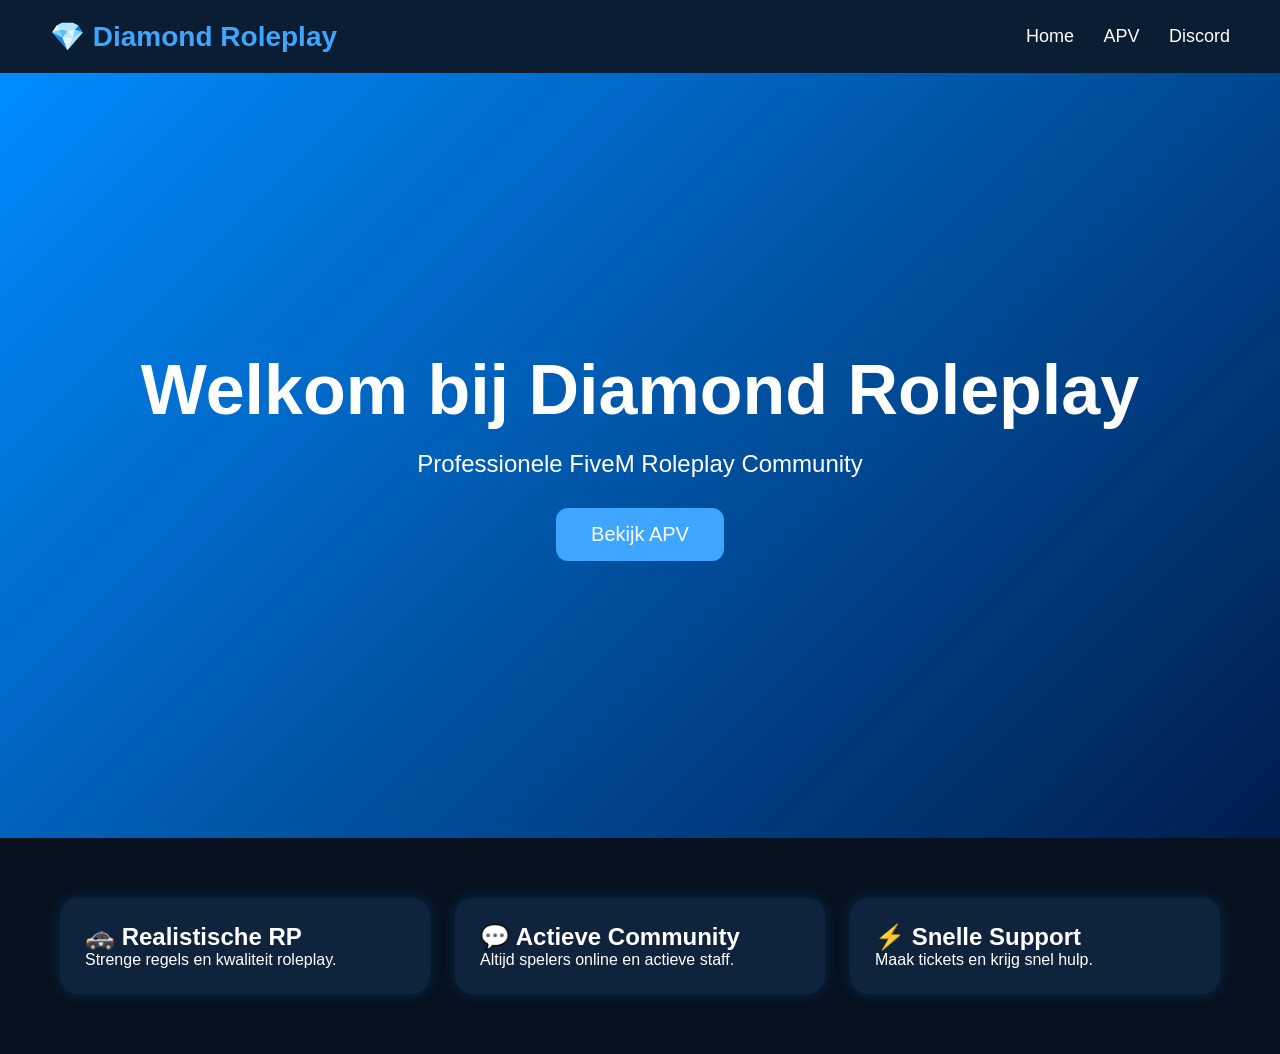
==== index.html @ f0bfbb8f "Add files via upload" ====
<!DOCTYPE html>
<html lang="nl">
<head>
<meta charset="UTF-8">
<meta name="viewport" content="width=device-width, initial-scale=1.0">
<title>Diamond Roleplay</title>
<link rel="stylesheet" href="style.css">
</head>
<body>

<nav>
<div class="logo">💎 Diamond Roleplay</div>
<div class="links">
<a href="index.html">Home</a>
<a href="apv.html">APV</a>
<a href="discord.html">Discord</a>
</div>
</nav>

<header class="hero">
<h1>Welkom bij Diamond Roleplay</h1>
<p>Professionele FiveM Roleplay Community</p>
<a class="btn" href="apv.html">Bekijk APV</a>
</header>

<section class="cards">
<div class="card">
<h2>🚓 Realistische RP</h2>
<p>Strenge regels en kwaliteit roleplay.</p>
</div>

<div class="card">
<h2>💬 Actieve Community</h2>
<p>Altijd spelers online en actieve staff.</p>
</div>

<div class="card">
<h2>⚡ Snelle Support</h2>
<p>Maak tickets en krijg snel hulp.</p>
</div>
</section>

<script src="script.js"></script>
</body>
</html>
---- style.css ----
*{
margin:0;
padding:0;
box-sizing:border-box;
font-family:Arial,sans-serif;
}

body{
background:#07111f;
color:white;
}

nav{
display:flex;
justify-content:space-between;
align-items:center;
padding:20px 50px;
background:#0b1d33;
position:sticky;
top:0;
}

.logo{
font-size:28px;
font-weight:bold;
color:#3ea6ff;
}

.links a{
color:white;
text-decoration:none;
margin-left:25px;
font-size:18px;
transition:0.2s;
}

.links a:hover{
color:#3ea6ff;
}

.hero{
height:85vh;
display:flex;
flex-direction:column;
justify-content:center;
align-items:center;
text-align:center;
background:linear-gradient(135deg,#008cff,#001d4d);
}

.hero h1{
font-size:70px;
margin-bottom:20px;
}

.hero p{
font-size:24px;
margin-bottom:30px;
}

.btn{
background:#3ea6ff;
padding:15px 35px;
border-radius:12px;
text-decoration:none;
color:white;
font-size:20px;
}

.cards{
display:grid;
grid-template-columns:repeat(auto-fit,minmax(250px,1fr));
gap:25px;
padding:60px;
}

.card,.rule-card{
background:#10233d;
padding:25px;
border-radius:18px;
box-shadow:0 0 15px rgba(0,140,255,0.2);
transition:0.2s;
}

.card:hover,.rule-card:hover{
transform:translateY(-5px);
}

.container{
padding:50px;
max-width:1200px;
margin:auto;
}

.title{
font-size:50px;
margin-bottom:40px;
text-align:center;
color:#3ea6ff;
}

.rule-card{
margin-bottom:25px;
}

.rule-card h2{
margin-bottom:15px;
color:#3ea6ff;
}

.rule-card p{
margin-bottom:8px;
font-size:18px;
}
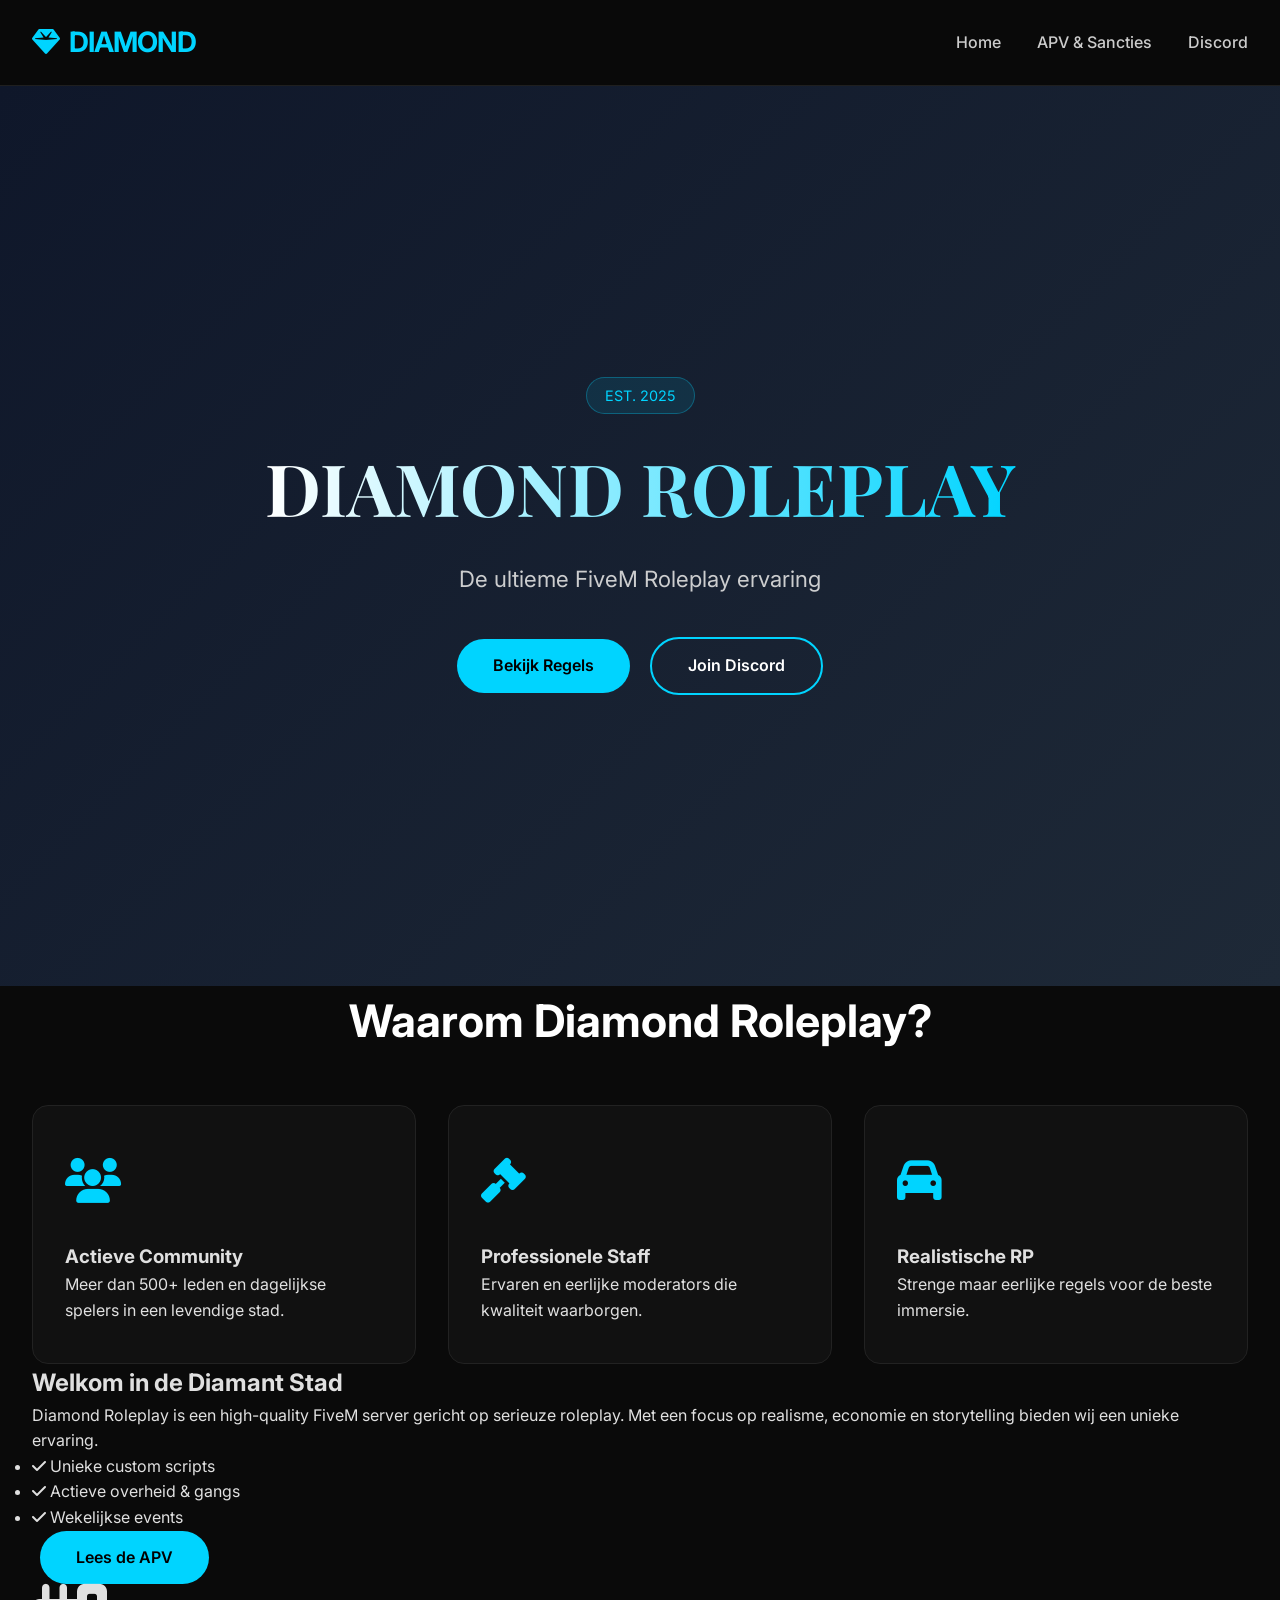
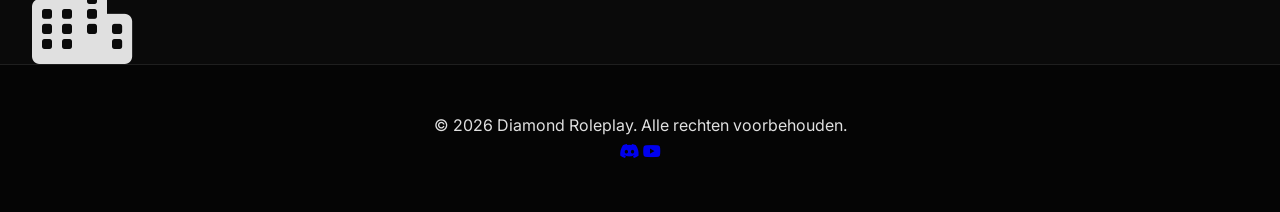
==== commit eb2406b8: "Add files via upload" ====
--- a/index.html
+++ b/index.html
@@ -1,45 +1,96 @@
 <!DOCTYPE html>
 <html lang="nl">
 <head>
-<meta charset="UTF-8">
-<meta name="viewport" content="width=device-width, initial-scale=1.0">
-<title>Diamond Roleplay</title>
-<link rel="stylesheet" href="style.css">
+    <meta charset="UTF-8">
+    <meta name="viewport" content="width=device-width, initial-scale=1.0">
+    <title>Diamond Roleplay | Professionele FiveM RP</title>
+    <link rel="stylesheet" href="style.css">
+    <link rel="stylesheet" href="https://cdnjs.cloudflare.com/ajax/libs/font-awesome/6.5.1/css/all.min.css">
+    <link href="https://fonts.googleapis.com/css2?family=Inter:wght@400;500;600;700&family=Playfair+Display:wght@700&display=swap" rel="stylesheet">
 </head>
 <body>
+    <nav>
+        <div class="nav-container">
+            <div class="logo">
+                <i class="fas fa-gem"></i> DIAMOND
+            </div>
+            <div class="links">
+                <a href="index.html">Home</a>
+                <a href="apv.html">APV & Sancties</a>
+                <a href="discord.html">Discord</a>
+            </div>
+        </div>
+    </nav>
 
-<nav>
-<div class="logo">💎 Diamond Roleplay</div>
-<div class="links">
-<a href="index.html">Home</a>
-<a href="apv.html">APV</a>
-<a href="discord.html">Discord</a>
-</div>
-</nav>
+    <header class="hero">
+        <div class="hero-content">
+            <div class="badge">EST. 2025</div>
+            <h1>DIAMOND ROLEPLAY</h1>
+            <p class="subtitle">De ultieme FiveM Roleplay ervaring</p>
+            <div class="hero-buttons">
+                <a href="apv.html" class="btn primary">Bekijk Regels</a>
+                <a href="discord.html" class="btn secondary">Join Discord</a>
+            </div>
+        </div>
+        <div class="hero-bg-overlay"></div>
+    </header>
 
-<header class="hero">
-<h1>Welkom bij Diamond Roleplay</h1>
-<p>Professionele FiveM Roleplay Community</p>
-<a class="btn" href="apv.html">Bekijk APV</a>
-</header>
+    <section class="features">
+        <div class="container">
+            <h2 class="section-title">Waarom Diamond Roleplay?</h2>
+            <div class="features-grid">
+                <div class="feature-card">
+                    <div class="icon"><i class="fas fa-users"></i></div>
+                    <h3>Actieve Community</h3>
+                    <p>Meer dan 500+ leden en dagelijkse spelers in een levendige stad.</p>
+                </div>
+                <div class="feature-card">
+                    <div class="icon"><i class="fas fa-gavel"></i></div>
+                    <h3>Professionele Staff</h3>
+                    <p>Ervaren en eerlijke moderators die kwaliteit waarborgen.</p>
+                </div>
+                <div class="feature-card">
+                    <div class="icon"><i class="fas fa-car"></i></div>
+                    <h3>Realistische RP</h3>
+                    <p>Strenge maar eerlijke regels voor de beste immersie.</p>
+                </div>
+            </div>
+        </div>
+    </section>
 
-<section class="cards">
-<div class="card">
-<h2>🚓 Realistische RP</h2>
-<p>Strenge regels en kwaliteit roleplay.</p>
-</div>
+    <section class="about">
+        <div class="container">
+            <div class="about-grid">
+                <div class="about-text">
+                    <h2>Welkom in de Diamant Stad</h2>
+                    <p>Diamond Roleplay is een high-quality FiveM server gericht op serieuze roleplay. Met een focus op realisme, economie en storytelling bieden wij een unieke ervaring.</p>
+                    <ul>
+                        <li><i class="fas fa-check"></i> Unieke custom scripts</li>
+                        <li><i class="fas fa-check"></i> Actieve overheid & gangs</li>
+                        <li><i class="fas fa-check"></i> Wekelijkse events</li>
+                    </ul>
+                    <a href="apv.html" class="btn primary">Lees de APV</a>
+                </div>
+                <div class="about-image">
+                    <!-- Placeholder for image -->
+                    <div class="image-placeholder">
+                        <i class="fas fa-city fa-5x"></i>
+                    </div>
+                </div>
+            </div>
+        </div>
+    </section>
 
-<div class="card">
-<h2>💬 Actieve Community</h2>
-<p>Altijd spelers online en actieve staff.</p>
-</div>
+    <footer>
+        <div class="container">
+            <p>&copy; 2026 Diamond Roleplay. Alle rechten voorbehouden.</p>
+            <div class="socials">
+                <a href="#"><i class="fab fa-discord"></i></a>
+                <a href="#"><i class="fab fa-youtube"></i></a>
+            </div>
+        </div>
+    </footer>
 
-<div class="card">
-<h2>⚡ Snelle Support</h2>
-<p>Maak tickets en krijg snel hulp.</p>
-</div>
-</section>
-
-<script src="script.js"></script>
+    <script src="script.js"></script>
 </body>
-</html>
+</html>
--- a/style.css
+++ b/style.css
@@ -1,115 +1,222 @@
-
-*{
-margin:0;
-padding:0;
-box-sizing:border-box;
-font-family:Arial,sans-serif;
-}
-
-body{
-background:#07111f;
-color:white;
-}
-
-nav{
-display:flex;
-justify-content:space-between;
-align-items:center;
-padding:20px 50px;
-background:#0b1d33;
-position:sticky;
-top:0;
-}
-
-.logo{
-font-size:28px;
-font-weight:bold;
-color:#3ea6ff;
-}
-
-.links a{
-color:white;
-text-decoration:none;
-margin-left:25px;
-font-size:18px;
-transition:0.2s;
-}
-
-.links a:hover{
-color:#3ea6ff;
-}
-
-.hero{
-height:85vh;
-display:flex;
-flex-direction:column;
-justify-content:center;
-align-items:center;
-text-align:center;
-background:linear-gradient(135deg,#008cff,#001d4d);
-}
-
-.hero h1{
-font-size:70px;
-margin-bottom:20px;
-}
-
-.hero p{
-font-size:24px;
-margin-bottom:30px;
-}
-
-.btn{
-background:#3ea6ff;
-padding:15px 35px;
-border-radius:12px;
-text-decoration:none;
-color:white;
-font-size:20px;
-}
-
-.cards{
-display:grid;
-grid-template-columns:repeat(auto-fit,minmax(250px,1fr));
-gap:25px;
-padding:60px;
-}
-
-.card,.rule-card{
-background:#10233d;
-padding:25px;
-border-radius:18px;
-box-shadow:0 0 15px rgba(0,140,255,0.2);
-transition:0.2s;
-}
-
-.card:hover,.rule-card:hover{
-transform:translateY(-5px);
-}
-
-.container{
-padding:50px;
-max-width:1200px;
-margin:auto;
-}
-
-.title{
-font-size:50px;
-margin-bottom:40px;
-text-align:center;
-color:#3ea6ff;
-}
-
-.rule-card{
-margin-bottom:25px;
-}
-
-.rule-card h2{
-margin-bottom:15px;
-color:#3ea6ff;
-}
-
-.rule-card p{
-margin-bottom:8px;
-font-size:18px;
-}
+* {
+    margin: 0;
+    padding: 0;
+    box-sizing: border-box;
+}
+
+body {
+    background: #0a0a0a;
+    color: #e0e0e0;
+    font-family: 'Inter', system-ui, sans-serif;
+    line-height: 1.6;
+    overflow-x: hidden;
+}
+
+nav {
+    background: rgba(10, 10, 10, 0.95);
+    backdrop-filter: blur(12px);
+    position: sticky;
+    top: 0;
+    z-index: 100;
+    border-bottom: 1px solid #1f1f1f;
+}
+
+.nav-container {
+    max-width: 1400px;
+    margin: 0 auto;
+    padding: 1.25rem 2rem;
+    display: flex;
+    justify-content: space-between;
+    align-items: center;
+}
+
+.logo {
+    font-size: 1.75rem;
+    font-weight: 700;
+    color: #00d4ff;
+    display: flex;
+    align-items: center;
+    gap: 10px;
+    letter-spacing: -1px;
+}
+
+.links a {
+    color: #ccc;
+    text-decoration: none;
+    margin-left: 2rem;
+    font-weight: 500;
+    transition: color 0.3s ease;
+}
+
+.links a:hover {
+    color: #00d4ff;
+}
+
+/* Hero */
+.hero {
+    height: 100vh;
+    background: linear-gradient(135deg, #0f172a 0%, #1e2937 100%);
+    position: relative;
+    display: flex;
+    align-items: center;
+    justify-content: center;
+    text-align: center;
+    overflow: hidden;
+}
+
+.hero::before {
+    content: '';
+    position: absolute;
+    top: 0;
+    left: 0;
+    right: 0;
+    bottom: 0;
+    background: url('https://picsum.photos/id/1015/1920/1080') center/cover;
+    opacity: 0.15;
+}
+
+.hero-content {
+    position: relative;
+    z-index: 2;
+    max-width: 900px;
+}
+
+.badge {
+    display: inline-block;
+    background: rgba(0, 212, 255, 0.1);
+    color: #00d4ff;
+    padding: 6px 18px;
+    border-radius: 9999px;
+    font-size: 0.9rem;
+    margin-bottom: 1rem;
+    border: 1px solid rgba(0, 212, 255, 0.3);
+}
+
+.hero h1 {
+    font-size: 4.5rem;
+    font-family: 'Playfair Display', serif;
+    margin-bottom: 1rem;
+    background: linear-gradient(90deg, #fff, #00d4ff);
+    -webkit-background-clip: text;
+    -webkit-text-fill-color: transparent;
+}
+
+.subtitle {
+    font-size: 1.4rem;
+    opacity: 0.9;
+    margin-bottom: 2.5rem;
+}
+
+.btn {
+    display: inline-block;
+    padding: 14px 36px;
+    border-radius: 9999px;
+    font-weight: 600;
+    text-decoration: none;
+    transition: all 0.3s ease;
+    margin: 0 8px;
+}
+
+.primary {
+    background: #00d4ff;
+    color: #000;
+}
+
+.primary:hover {
+    transform: translateY(-3px);
+    box-shadow: 0 20px 25px -5px rgb(0 212 255 / 0.3);
+}
+
+.secondary {
+    background: transparent;
+    color: white;
+    border: 2px solid #00d4ff;
+}
+
+.secondary:hover {
+    background: #00d4ff;
+    color: black;
+}
+
+/* Sections */
+.container {
+    max-width: 1280px;
+    margin: 0 auto;
+    padding: 0 2rem;
+}
+
+.section-title {
+    text-align: center;
+    font-size: 2.8rem;
+    margin-bottom: 3rem;
+    color: #fff;
+}
+
+.features-grid {
+    display: grid;
+    grid-template-columns: repeat(auto-fit, minmax(320px, 1fr));
+    gap: 2rem;
+}
+
+.feature-card {
+    background: #111;
+    border: 1px solid #222;
+    padding: 2.5rem 2rem;
+    border-radius: 16px;
+    transition: all 0.4s ease;
+}
+
+.feature-card:hover {
+    transform: translateY(-10px);
+    border-color: #00d4ff;
+    box-shadow: 0 25px 50px -12px rgb(0 0 0 / 0.4);
+}
+
+.icon {
+    font-size: 2.8rem;
+    color: #00d4ff;
+    margin-bottom: 1.5rem;
+}
+
+/* Rules */
+.rules-container {
+    padding: 4rem 0;
+}
+
+.rules-section {
+    background: #111827;
+    margin-bottom: 2.5rem;
+    padding: 2rem;
+    border-radius: 16px;
+    border-left: 5px solid #00d4ff;
+}
+
+.rule-grid {
+    display: grid;
+    grid-template-columns: repeat(auto-fit, minmax(200px, 1fr));
+    gap: 1rem;
+}
+
+.rule-item {
+    background: #1f2937;
+    padding: 1rem;
+    border-radius: 12px;
+}
+
+/* Footer */
+footer {
+    background: #050505;
+    padding: 3rem 0;
+    text-align: center;
+    border-top: 1px solid #1f1f1f;
+}
+
+/* Responsive */
+@media (max-width: 768px) {
+    .hero h1 {
+        font-size: 3rem;
+    }
+    .nav-container {
+        padding: 1rem;
+    }
+}
